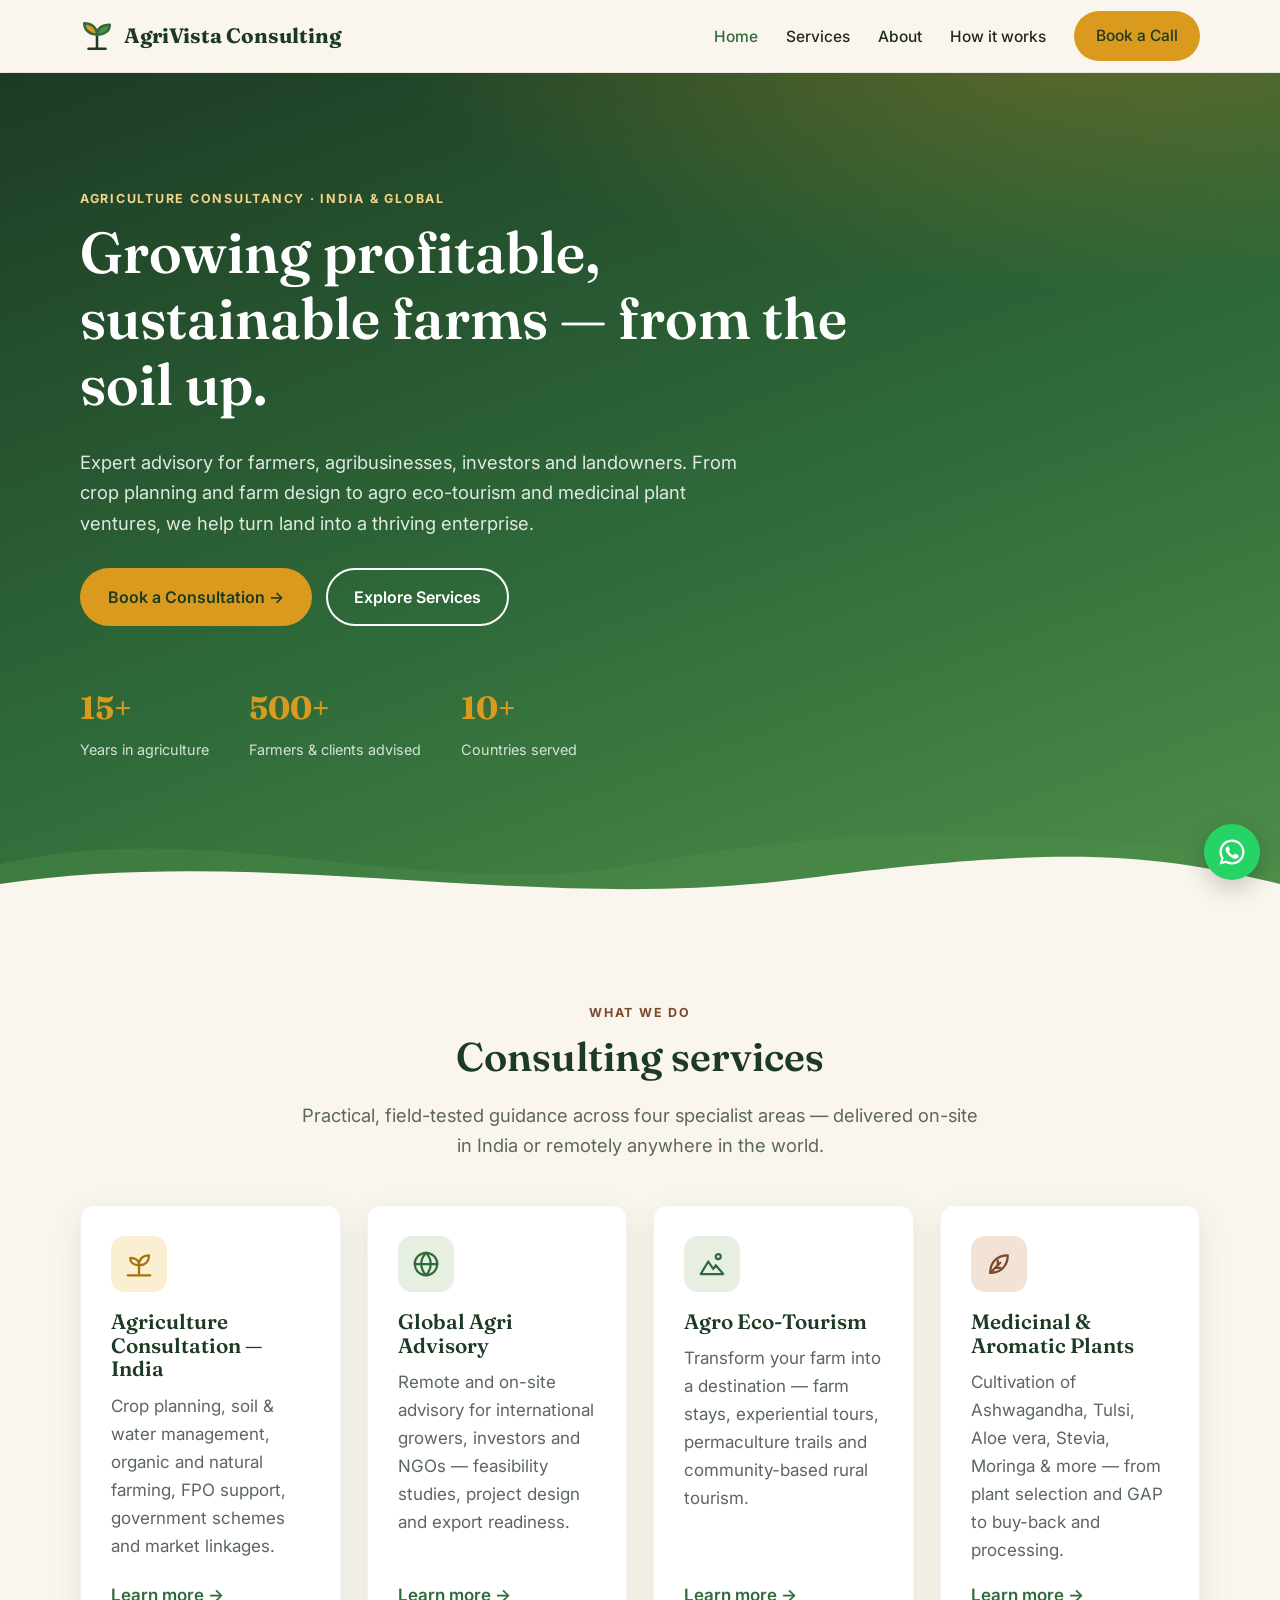
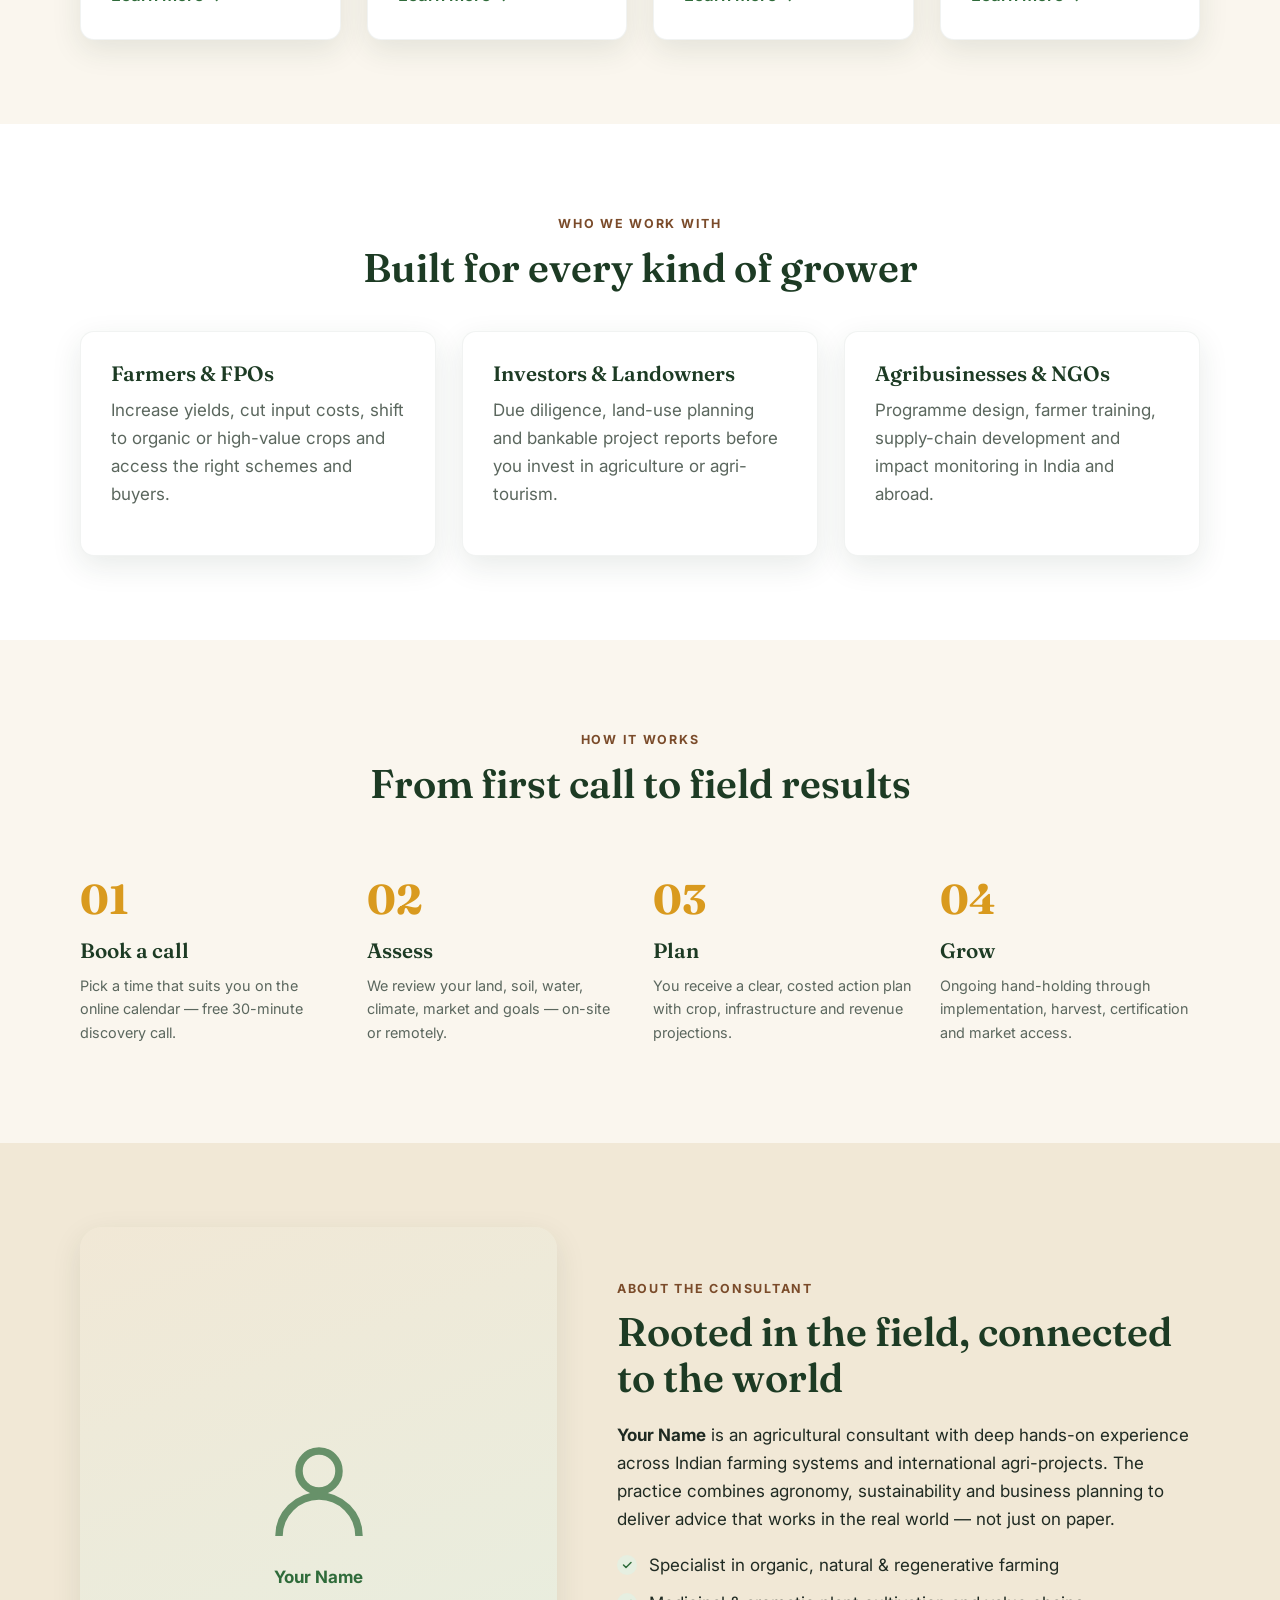
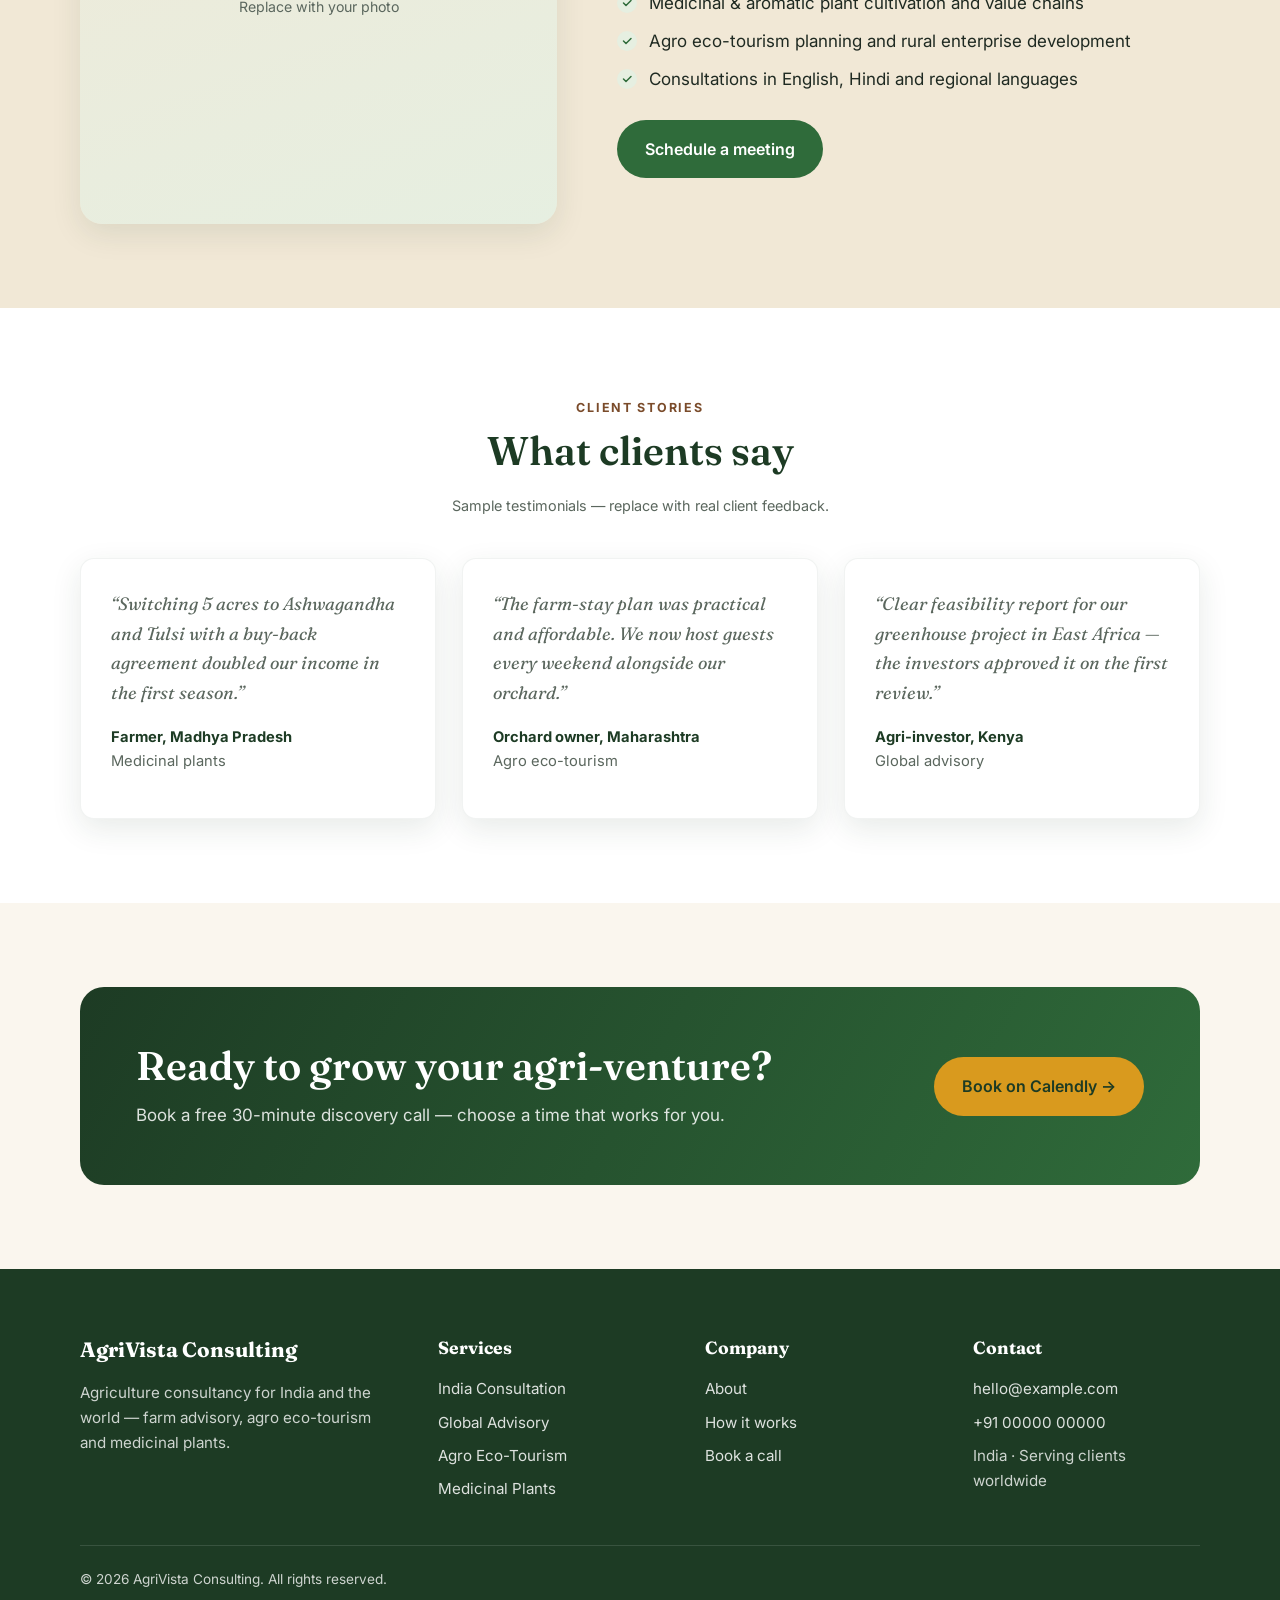
==== index.html @ 37e969c6 "Add agriculture consultancy website with Calendly booking Home, Services and Booking pages for India" ====
<!DOCTYPE html>
<html lang="en">
<head>
  <meta charset="UTF-8">
  <meta name="viewport" content="width=device-width, initial-scale=1">
  <title>AgriVista Consulting · Agriculture, Agro Eco-Tourism & Medicinal Plants</title>
  <meta name="description" content="Agricultural consultancy for farmers, agribusinesses and investors in India and worldwide. Farm advisory, agro eco-tourism development and medicinal plant cultivation. Book a consultation online.">
  <link rel="preconnect" href="https://fonts.googleapis.com">
  <link rel="preconnect" href="https://fonts.gstatic.com" crossorigin>
  <link href="https://fonts.googleapis.com/css2?family=Fraunces:opsz,wght@9..144,500;9..144,600;9..144,700&family=Inter:wght@400;500;600;700&display=swap" rel="stylesheet">
  <link rel="stylesheet" href="css/style.css">
  <link rel="icon" href="data:image/svg+xml,%3Csvg xmlns='http://www.w3.org/2000/svg' viewBox='0 0 24 24' fill='none' stroke='%232f6b3a' stroke-width='2' stroke-linecap='round'%3E%3Cpath d='M12 21V11M12 11C12 6 8 3 3 3c0 5 4 8 9 8zm0 0c0-4 3-7 9-7 0 4-3 7-9 7z'/%3E%3C/svg%3E">
</head>
<body>

<header class="site-header">
  <div class="container nav">
    <a class="logo" href="index.html">
      <svg viewBox="0 0 24 24" fill="none" stroke="currentColor" stroke-width="1.8" stroke-linecap="round" stroke-linejoin="round"><path d="M12 21V11"/><path d="M12 11C12 6 8 3 3 3c0 5 4 8 9 8z" fill="#d99a1e" stroke="#2f6b3a"/><path d="M12 11c0-4 3-7 9-7 0 4-3 7-9 7z" fill="#4f8f4a" stroke="#2f6b3a"/><path d="M6 21h12"/></svg>
      <span data-brand>AgriVista Consulting</span>
    </a>
    <button class="nav-toggle" aria-label="Open menu" aria-expanded="false">
      <svg viewBox="0 0 24 24" fill="none" stroke="currentColor" stroke-width="2" stroke-linecap="round"><path d="M4 7h16M4 12h16M4 17h16"/></svg>
    </button>
    <ul class="nav-links">
      <li><a href="index.html" class="active">Home</a></li>
      <li><a href="services.html">Services</a></li>
      <li><a href="index.html#about">About</a></li>
      <li><a href="index.html#process">How it works</a></li>
      <li><a class="btn btn-primary" href="book.html">Book a Call</a></li>
    </ul>
  </div>
</header>

<main>
  <!-- HERO -->
  <section class="hero">
    <div class="container">
      <span class="eyebrow" style="color:#f3d48a">Agriculture Consultancy · India &amp; Global</span>
      <h1>Growing profitable, sustainable farms — from the soil up.</h1>
      <p class="lead">Expert advisory for farmers, agribusinesses, investors and landowners. From crop planning and farm design to agro eco-tourism and medicinal plant ventures, we help turn land into a thriving enterprise.</p>
      <div class="hero-actions">
        <a class="btn btn-primary" href="book.html">Book a Consultation →</a>
        <a class="btn btn-ghost" href="services.html">Explore Services</a>
      </div>
      <div class="hero-stats">
        <div><strong>15+</strong><span>Years in agriculture</span></div>
        <div><strong>500+</strong><span>Farmers &amp; clients advised</span></div>
        <div><strong>10+</strong><span>Countries served</span></div>
      </div>
    </div>
    <svg class="hero-fields" viewBox="0 0 1440 120" preserveAspectRatio="none" aria-hidden="true">
      <path d="M0 70 C 240 20, 480 110, 720 70 S 1200 30, 1440 70 L1440 120 L0 120 Z" fill="#4f8f4a" opacity=".35"/>
      <path d="M0 90 C 300 50, 600 120, 900 85 S 1300 60, 1440 90 L1440 120 L0 120 Z" fill="#faf6ee"/>
    </svg>
  </section>

  <!-- SERVICES OVERVIEW -->
  <section class="section" id="services">
    <div class="container">
      <div class="center">
        <span class="eyebrow">What we do</span>
        <h2>Consulting services</h2>
        <p class="lead">Practical, field-tested guidance across four specialist areas — delivered on-site in India or remotely anywhere in the world.</p>
      </div>
      <div class="grid grid-4" style="margin-top:44px">
        <article class="card">
          <div class="icon gold"><svg viewBox="0 0 24 24" fill="none" stroke="currentColor" stroke-width="1.8" stroke-linecap="round" stroke-linejoin="round"><path d="M12 21v-8"/><path d="M12 13c0-4-3-6-7-6 0 4 3 6 7 6zM12 13c0-5 3-8 8-8 0 5-3 8-8 8z"/><path d="M3 21h18"/></svg></div>
          <h3>Agriculture Consultation — India</h3>
          <p>Crop planning, soil &amp; water management, organic and natural farming, FPO support, government schemes and market linkages.</p>
          <a class="more" href="services.html#india">Learn more →</a>
        </article>
        <article class="card">
          <div class="icon"><svg viewBox="0 0 24 24" fill="none" stroke="currentColor" stroke-width="1.8" stroke-linecap="round" stroke-linejoin="round"><circle cx="12" cy="12" r="9"/><path d="M3 12h18M12 3c2.5 2.7 3.8 5.7 3.8 9s-1.3 6.3-3.8 9c-2.5-2.7-3.8-5.7-3.8-9S9.5 5.7 12 3z"/></svg></div>
          <h3>Global Agri Advisory</h3>
          <p>Remote and on-site advisory for international growers, investors and NGOs — feasibility studies, project design and export readiness.</p>
          <a class="more" href="services.html#global">Learn more →</a>
        </article>
        <article class="card">
          <div class="icon"><svg viewBox="0 0 24 24" fill="none" stroke="currentColor" stroke-width="1.8" stroke-linecap="round" stroke-linejoin="round"><path d="M3 20l6-10 4 6 2-3 6 7z"/><circle cx="17" cy="6" r="2"/></svg></div>
          <h3>Agro Eco-Tourism</h3>
          <p>Transform your farm into a destination — farm stays, experiential tours, permaculture trails and community-based rural tourism.</p>
          <a class="more" href="services.html#ecotourism">Learn more →</a>
        </article>
        <article class="card">
          <div class="icon soil"><svg viewBox="0 0 24 24" fill="none" stroke="currentColor" stroke-width="1.8" stroke-linecap="round" stroke-linejoin="round"><path d="M5 19c0-8 5-14 14-14 0 9-6 14-14 14z"/><path d="M5 19l8-8"/><path d="M9 15h4M11 13V9"/></svg></div>
          <h3>Medicinal &amp; Aromatic Plants</h3>
          <p>Cultivation of Ashwagandha, Tulsi, Aloe vera, Stevia, Moringa &amp; more — from plant selection and GAP to buy-back and processing.</p>
          <a class="more" href="services.html#medicinal">Learn more →</a>
        </article>
      </div>
    </div>
  </section>

  <!-- WHO WE HELP -->
  <section class="section alt">
    <div class="container">
      <div class="center">
        <span class="eyebrow">Who we work with</span>
        <h2>Built for every kind of grower</h2>
      </div>
      <div class="grid grid-3" style="margin-top:40px">
        <div class="card"><h3>Farmers &amp; FPOs</h3><p>Increase yields, cut input costs, shift to organic or high-value crops and access the right schemes and buyers.</p></div>
        <div class="card"><h3>Investors &amp; Landowners</h3><p>Due diligence, land-use planning and bankable project reports before you invest in agriculture or agri-tourism.</p></div>
        <div class="card"><h3>Agribusinesses &amp; NGOs</h3><p>Programme design, farmer training, supply-chain development and impact monitoring in India and abroad.</p></div>
      </div>
    </div>
  </section>

  <!-- PROCESS -->
  <section class="section" id="process">
    <div class="container">
      <div class="center">
        <span class="eyebrow">How it works</span>
        <h2>From first call to field results</h2>
      </div>
      <div class="grid grid-4 steps" style="margin-top:40px">
        <div class="step"><h3>Book a call</h3><p class="small">Pick a time that suits you on the online calendar — free 30-minute discovery call.</p></div>
        <div class="step"><h3>Assess</h3><p class="small">We review your land, soil, water, climate, market and goals — on-site or remotely.</p></div>
        <div class="step"><h3>Plan</h3><p class="small">You receive a clear, costed action plan with crop, infrastructure and revenue projections.</p></div>
        <div class="step"><h3>Grow</h3><p class="small">Ongoing hand-holding through implementation, harvest, certification and market access.</p></div>
      </div>
    </div>
  </section>

  <!-- ABOUT -->
  <section class="section sand" id="about">
    <div class="container about-grid">
      <div class="portrait">
        <div>
          <svg viewBox="0 0 24 24" fill="none" stroke="currentColor" stroke-width="1.5"><circle cx="12" cy="8" r="4"/><path d="M4 21c0-4.4 3.6-8 8-8s8 3.6 8 8"/></svg>
          <strong data-consultant>Your Name</strong><br>
          <small>Replace with your photo</small>
        </div>
      </div>
      <div>
        <span class="eyebrow">About the consultant</span>
        <h2>Rooted in the field, connected to the world</h2>
        <p><strong data-consultant>Your Name</strong> is an agricultural consultant with deep hands-on experience across Indian farming systems and international agri-projects. The practice combines agronomy, sustainability and business planning to deliver advice that works in the real world — not just on paper.</p>
        <ul class="checklist">
          <li>Specialist in organic, natural &amp; regenerative farming</li>
          <li>Medicinal &amp; aromatic plant cultivation and value chains</li>
          <li>Agro eco-tourism planning and rural enterprise development</li>
          <li>Consultations in English, Hindi and regional languages</li>
        </ul>
        <a class="btn btn-green" href="book.html">Schedule a meeting</a>
      </div>
    </div>
  </section>

  <!-- TESTIMONIALS -->
  <section class="section alt">
    <div class="container">
      <div class="center">
        <span class="eyebrow">Client stories</span>
        <h2>What clients say</h2>
        <p class="lead small">Sample testimonials — replace with real client feedback.</p>
      </div>
      <div class="grid grid-3" style="margin-top:40px">
        <div class="card"><p class="quote">“Switching 5 acres to Ashwagandha and Tulsi with a buy-back agreement doubled our income in the first season.”</p><p class="quote-by"><strong>Farmer, Madhya Pradesh</strong>Medicinal plants</p></div>
        <div class="card"><p class="quote">“The farm-stay plan was practical and affordable. We now host guests every weekend alongside our orchard.”</p><p class="quote-by"><strong>Orchard owner, Maharashtra</strong>Agro eco-tourism</p></div>
        <div class="card"><p class="quote">“Clear feasibility report for our greenhouse project in East Africa — the investors approved it on the first review.”</p><p class="quote-by"><strong>Agri-investor, Kenya</strong>Global advisory</p></div>
      </div>
    </div>
  </section>

  <!-- CTA -->
  <section class="section">
    <div class="container">
      <div class="cta-band">
        <div>
          <h2>Ready to grow your agri-venture?</h2>
          <p>Book a free 30-minute discovery call — choose a time that works for you.</p>
        </div>
        <a class="btn btn-primary" href="book.html">Book on Calendly →</a>
      </div>
    </div>
  </section>
</main>

<footer class="site-footer">
  <div class="container">
    <div class="footer-grid">
      <div>
        <a class="logo" href="index.html"><span data-brand>AgriVista Consulting</span></a>
        <p>Agriculture consultancy for India and the world — farm advisory, agro eco-tourism and medicinal plants.</p>
      </div>
      <div>
        <h4>Services</h4>
        <ul>
          <li><a href="services.html#india">India Consultation</a></li>
          <li><a href="services.html#global">Global Advisory</a></li>
          <li><a href="services.html#ecotourism">Agro Eco-Tourism</a></li>
          <li><a href="services.html#medicinal">Medicinal Plants</a></li>
        </ul>
      </div>
      <div>
        <h4>Company</h4>
        <ul>
          <li><a href="index.html#about">About</a></li>
          <li><a href="index.html#process">How it works</a></li>
          <li><a href="book.html">Book a call</a></li>
        </ul>
      </div>
      <div>
        <h4>Contact</h4>
        <ul>
          <li><a data-email href="#">hello@example.com</a></li>
          <li><a data-phone href="#">+91 00000 00000</a></li>
          <li><span data-location>India · Serving clients worldwide</span></li>
        </ul>
      </div>
    </div>
    <div class="footer-bottom">© <span data-year></span> <span data-brand>AgriVista Consulting</span>. All rights reserved.</div>
  </div>
</footer>

<a class="wa-float" data-whatsapp href="#" target="_blank" rel="noopener" aria-label="Chat on WhatsApp">
  <svg viewBox="0 0 24 24" fill="currentColor"><path d="M12 2a10 10 0 0 0-8.6 15.1L2 22l5-1.3A10 10 0 1 0 12 2zm0 18.2a8.2 8.2 0 0 1-4.2-1.2l-.3-.2-3 .8.8-2.9-.2-.3A8.2 8.2 0 1 1 12 20.2zm4.5-6.1c-.2-.1-1.5-.7-1.7-.8s-.4-.1-.6.1-.7.8-.8 1-.3.2-.5.1a6.7 6.7 0 0 1-3.3-2.9c-.3-.4.3-.4.7-1.4.1-.2 0-.3 0-.4l-.8-1.8c-.2-.5-.4-.4-.6-.4h-.5a1 1 0 0 0-.7.3 2.9 2.9 0 0 0-.9 2.2 5.1 5.1 0 0 0 1.1 2.7 11.6 11.6 0 0 0 4.4 3.9c1.6.7 2.3.8 3.1.6a2.6 2.6 0 0 0 1.7-1.2 2.1 2.1 0 0 0 .2-1.2c-.1-.1-.3-.2-.5-.3z"/></svg>
</a>

<script src="js/config.js"></script>
<script src="js/main.js"></script>
</body>
</html>
---- css/style.css ----
:root {
  --green-900: #1d3b24;
  --green-700: #2f6b3a;
  --green-500: #4f8f4a;
  --green-100: #e6efe1;
  --cream: #faf6ee;
  --sand: #f1e8d6;
  --turmeric: #d99a1e;
  --soil: #7a4b2a;
  --ink: #1f2a22;
  --muted: #5b675e;
  --white: #ffffff;
  --radius: 14px;
  --shadow: 0 10px 30px rgba(29, 59, 36, 0.10);
  --max: 1160px;
}

* { box-sizing: border-box; }
html { scroll-behavior: smooth; }
body {
  margin: 0;
  font-family: "Inter", system-ui, -apple-system, "Segoe UI", sans-serif;
  color: var(--ink);
  background: var(--cream);
  line-height: 1.65;
  font-size: 17px;
}
img, svg { max-width: 100%; display: block; }
a { color: var(--green-700); }
h1, h2, h3 { font-family: "Fraunces", Georgia, serif; line-height: 1.15; color: var(--green-900); margin: 0 0 .5em; }
h1 { font-size: clamp(2.2rem, 5vw, 3.6rem); font-weight: 600; }
h2 { font-size: clamp(1.7rem, 3.4vw, 2.5rem); font-weight: 600; }
h3 { font-size: 1.3rem; font-weight: 600; }
p { margin: 0 0 1em; }

.container { width: 100%; max-width: var(--max); margin: 0 auto; padding: 0 20px; }
.section { padding: 84px 0; }
.section.alt { background: var(--white); }
.section.sand { background: var(--sand); }
.eyebrow {
  display: inline-block; font-size: .78rem; font-weight: 700; letter-spacing: .14em;
  text-transform: uppercase; color: var(--soil); margin-bottom: .8em;
}
.lead { font-size: 1.15rem; color: var(--muted); max-width: 680px; }
.center { text-align: center; }
.center .lead { margin-left: auto; margin-right: auto; }

/* Buttons */
.btn {
  display: inline-flex; align-items: center; gap: .5em; padding: 14px 26px; border-radius: 999px;
  font-weight: 600; text-decoration: none; border: 2px solid transparent; cursor: pointer;
  transition: transform .15s ease, background .15s ease, color .15s ease; font-size: 1rem;
}
.btn:hover { transform: translateY(-2px); }
.btn-primary { background: var(--turmeric); color: var(--green-900); }
.btn-primary:hover { background: #e8ab2c; }
.btn-green { background: var(--green-700); color: var(--white); }
.btn-green:hover { background: var(--green-900); }
.btn-ghost { border-color: currentColor; color: var(--white); }
.btn-outline { border-color: var(--green-700); color: var(--green-700); }
.btn-outline:hover { background: var(--green-700); color: var(--white); }

/* Header */
.site-header {
  position: sticky; top: 0; z-index: 50; background: rgba(250, 246, 238, .94);
  backdrop-filter: blur(8px); border-bottom: 1px solid rgba(29, 59, 36, .08);
}
.nav { display: flex; align-items: center; justify-content: space-between; height: 72px; }
.logo { display: flex; align-items: center; gap: 10px; text-decoration: none; color: var(--green-900); font-family: "Fraunces", serif; font-weight: 700; font-size: 1.3rem; }
.logo svg { width: 34px; height: 34px; }
.nav-links { display: flex; align-items: center; gap: 28px; list-style: none; margin: 0; padding: 0; }
.nav-links a { text-decoration: none; color: var(--ink); font-weight: 500; font-size: .97rem; }
.nav-links a:hover, .nav-links a.active { color: var(--green-700); }
.nav-links .btn { padding: 10px 20px; color: var(--green-900); }
.nav-toggle { display: none; background: none; border: 0; padding: 8px; cursor: pointer; color: var(--green-900); }
.nav-toggle svg { width: 28px; height: 28px; }

/* Hero */
.hero {
  position: relative; color: var(--white); overflow: hidden;
  background:
    radial-gradient(1200px 500px at 85% -10%, rgba(217, 154, 30, .35), transparent 60%),
    linear-gradient(160deg, #1d3b24 0%, #2f6b3a 55%, #4f8f4a 100%);
}
.hero .container { position: relative; padding-top: 110px; padding-bottom: 150px; }
.hero h1 { color: var(--white); max-width: 780px; }
.hero .lead { color: rgba(255, 255, 255, .86); }
.hero-actions { display: flex; flex-wrap: wrap; gap: 14px; margin-top: 30px; }
.hero-stats { display: flex; flex-wrap: wrap; gap: 40px; margin-top: 56px; }
.hero-stats strong { display: block; font-family: "Fraunces", serif; font-size: 2rem; color: var(--turmeric); }
.hero-stats span { font-size: .9rem; color: rgba(255, 255, 255, .8); }
.hero-fields { position: absolute; left: 0; right: 0; bottom: -1px; width: 100%; height: 120px; }
.page-hero .container { padding-top: 80px; padding-bottom: 120px; }

/* Cards */
.grid { display: grid; gap: 26px; }
.grid-4 { grid-template-columns: repeat(4, 1fr); }
.grid-3 { grid-template-columns: repeat(3, 1fr); }
.grid-2 { grid-template-columns: repeat(2, 1fr); }
.card {
  background: var(--white); border-radius: var(--radius); padding: 30px; box-shadow: var(--shadow);
  display: flex; flex-direction: column; border: 1px solid rgba(29, 59, 36, .06);
}
.card p { color: var(--muted); }
.card .more { margin-top: auto; font-weight: 600; text-decoration: none; }
.icon {
  width: 56px; height: 56px; border-radius: 14px; display: grid; place-items: center;
  background: var(--green-100); color: var(--green-700); margin-bottom: 18px;
}
.icon svg { width: 30px; height: 30px; }
.icon.gold { background: #fbefd2; color: #a8730d; }
.icon.soil { background: #f3e3d6; color: var(--soil); }

/* Service detail blocks */
.service { display: grid; grid-template-columns: 1fr 1.25fr; gap: 54px; align-items: center; padding: 70px 0; border-bottom: 1px solid rgba(29, 59, 36, .1); scroll-margin-top: 80px; }
.service:last-child { border-bottom: 0; }
.service.reverse .service-art { order: 2; }
.service-art {
  border-radius: 22px; min-height: 340px; display: grid; place-items: center; color: rgba(255, 255, 255, .92);
  box-shadow: var(--shadow); position: relative; overflow: hidden;
}
.service-art svg { width: 46%; height: auto; }
.art-india { background: linear-gradient(140deg, #d99a1e, #b5651d 60%, #7a4b2a); }
.art-global { background: linear-gradient(140deg, #2b6f8a, #2f6b3a); }
.art-eco { background: linear-gradient(140deg, #4f8f4a, #1d3b24); }
.art-med { background: linear-gradient(140deg, #7a9a3a, #3d6b45 60%, #5a4a7a); }
.checklist { list-style: none; padding: 0; margin: 0 0 1.6em; display: grid; gap: 10px; }
.checklist li { padding-left: 32px; position: relative; }
.checklist li::before {
  content: ""; position: absolute; left: 0; top: 4px; width: 20px; height: 20px; border-radius: 50%;
  background: var(--green-100) url("data:image/svg+xml,%3Csvg xmlns='http://www.w3.org/2000/svg' viewBox='0 0 24 24' fill='none' stroke='%232f6b3a' stroke-width='3' stroke-linecap='round' stroke-linejoin='round'%3E%3Cpath d='M5 12l5 5L20 7'/%3E%3C/svg%3E") center/12px no-repeat;
}
.tags { display: flex; flex-wrap: wrap; gap: 8px; margin-bottom: 1.4em; }
.tag { background: var(--green-100); color: var(--green-900); font-size: .82rem; padding: 5px 12px; border-radius: 999px; font-weight: 500; }

/* Process */
.steps { counter-reset: step; }
.step { position: relative; padding-top: 18px; }
.step::before {
  counter-increment: step; content: counter(step, decimal-leading-zero);
  font-family: "Fraunces", serif; font-size: 2.6rem; color: var(--turmeric); font-weight: 700; display: block; margin-bottom: 6px;
}

/* About */
.about-grid { display: grid; grid-template-columns: .9fr 1.1fr; gap: 60px; align-items: center; }
.portrait {
  aspect-ratio: 4 / 5; border-radius: 22px; background: linear-gradient(160deg, var(--sand), var(--green-100));
  display: grid; place-items: center; color: var(--green-700); box-shadow: var(--shadow); text-align: center; padding: 20px;
}
.portrait svg { width: 40%; margin: 0 auto 12px; opacity: .7; }
.portrait small { color: var(--muted); }

/* Testimonials */
.quote { font-family: "Fraunces", serif; font-size: 1.12rem; color: var(--ink); font-style: italic; }
.quote-by { margin-top: auto; font-size: .92rem; color: var(--muted); }
.quote-by strong { color: var(--green-900); display: block; font-style: normal; }

/* CTA band */
.cta-band {
  background: linear-gradient(120deg, var(--green-900), var(--green-700)); color: var(--white);
  border-radius: 24px; padding: 56px; display: flex; align-items: center; justify-content: space-between; gap: 30px; flex-wrap: wrap;
}
.cta-band h2 { color: var(--white); margin-bottom: .3em; }
.cta-band p { color: rgba(255, 255, 255, .85); margin: 0; }

/* Booking */
.booking-layout { display: grid; grid-template-columns: 330px 1fr; gap: 32px; align-items: start; }
.booking-side { position: sticky; top: 96px; }
.booking-side label { display: block; font-weight: 600; margin-bottom: 8px; color: var(--green-900); }
.booking-side select {
  width: 100%; padding: 13px 14px; border-radius: 10px; border: 1.5px solid #cfd8cc; font: inherit;
  background: var(--white); color: var(--ink); margin-bottom: 22px;
}
.calendar-card { padding: 0; overflow: hidden; min-height: 720px; }
#calendly-embed { min-width: 300px; height: 720px; }
.small { font-size: .9rem; color: var(--muted); }
.contact-list { list-style: none; padding: 0; margin: 0; display: grid; gap: 10px; }
.contact-list a { text-decoration: none; font-weight: 500; }

/* FAQ */
details { background: var(--white); border-radius: 12px; padding: 18px 22px; box-shadow: var(--shadow); }
details + details { margin-top: 12px; }
summary { cursor: pointer; font-weight: 600; color: var(--green-900); }
details p { margin: 12px 0 0; color: var(--muted); }

/* Footer */
.site-footer { background: var(--green-900); color: rgba(255, 255, 255, .78); padding: 64px 0 28px; font-size: .95rem; }
.site-footer h4 { color: var(--white); font-family: "Fraunces", serif; font-size: 1.1rem; margin: 0 0 14px; }
.site-footer a { color: rgba(255, 255, 255, .85); text-decoration: none; }
.site-footer a:hover { color: var(--turmeric); }
.site-footer ul { list-style: none; padding: 0; margin: 0; display: grid; gap: 8px; }
.footer-grid { display: grid; grid-template-columns: 1.4fr 1fr 1fr 1fr; gap: 40px; }
.footer-bottom { border-top: 1px solid rgba(255, 255, 255, .12); margin-top: 44px; padding-top: 22px; font-size: .85rem; }
.site-footer .logo { color: var(--white); margin-bottom: 12px; }

.wa-float {
  position: fixed; right: 20px; bottom: 20px; width: 56px; height: 56px; border-radius: 50%; background: #25d366;
  display: grid; place-items: center; box-shadow: 0 8px 24px rgba(0, 0, 0, .2); z-index: 60;
}
.wa-float svg { width: 30px; height: 30px; color: #fff; }

/* Responsive */
@media (max-width: 1000px) {
  .grid-4 { grid-template-columns: repeat(2, 1fr); }
  .footer-grid { grid-template-columns: 1fr 1fr; }
  .booking-layout { grid-template-columns: 1fr; }
  .booking-side { position: static; }
}
@media (max-width: 820px) {
  .nav-toggle { display: block; }
  .nav-links {
    display: none; position: absolute; top: 72px; left: 0; right: 0; flex-direction: column; align-items: flex-start;
    background: var(--cream); padding: 20px; gap: 18px; border-bottom: 1px solid rgba(29, 59, 36, .1);
  }
  .nav-links.open { display: flex; }
  .grid-3, .grid-2, .about-grid, .service { grid-template-columns: 1fr; }
  .service { gap: 28px; padding: 50px 0; }
  .service.reverse .service-art { order: 0; }
  .service-art { min-height: 220px; }
  .section { padding: 64px 0; }
  .cta-band { padding: 36px 26px; }
}
@media (max-width: 560px) {
  body { font-size: 16px; }
  .container { padding: 0 16px; }
  .grid-4, .footer-grid { grid-template-columns: 1fr; }
  .hero .container { padding-top: 70px; padding-bottom: 120px; }
  .hero-stats { gap: 26px; }
  .portrait { aspect-ratio: 4 / 3; }
}
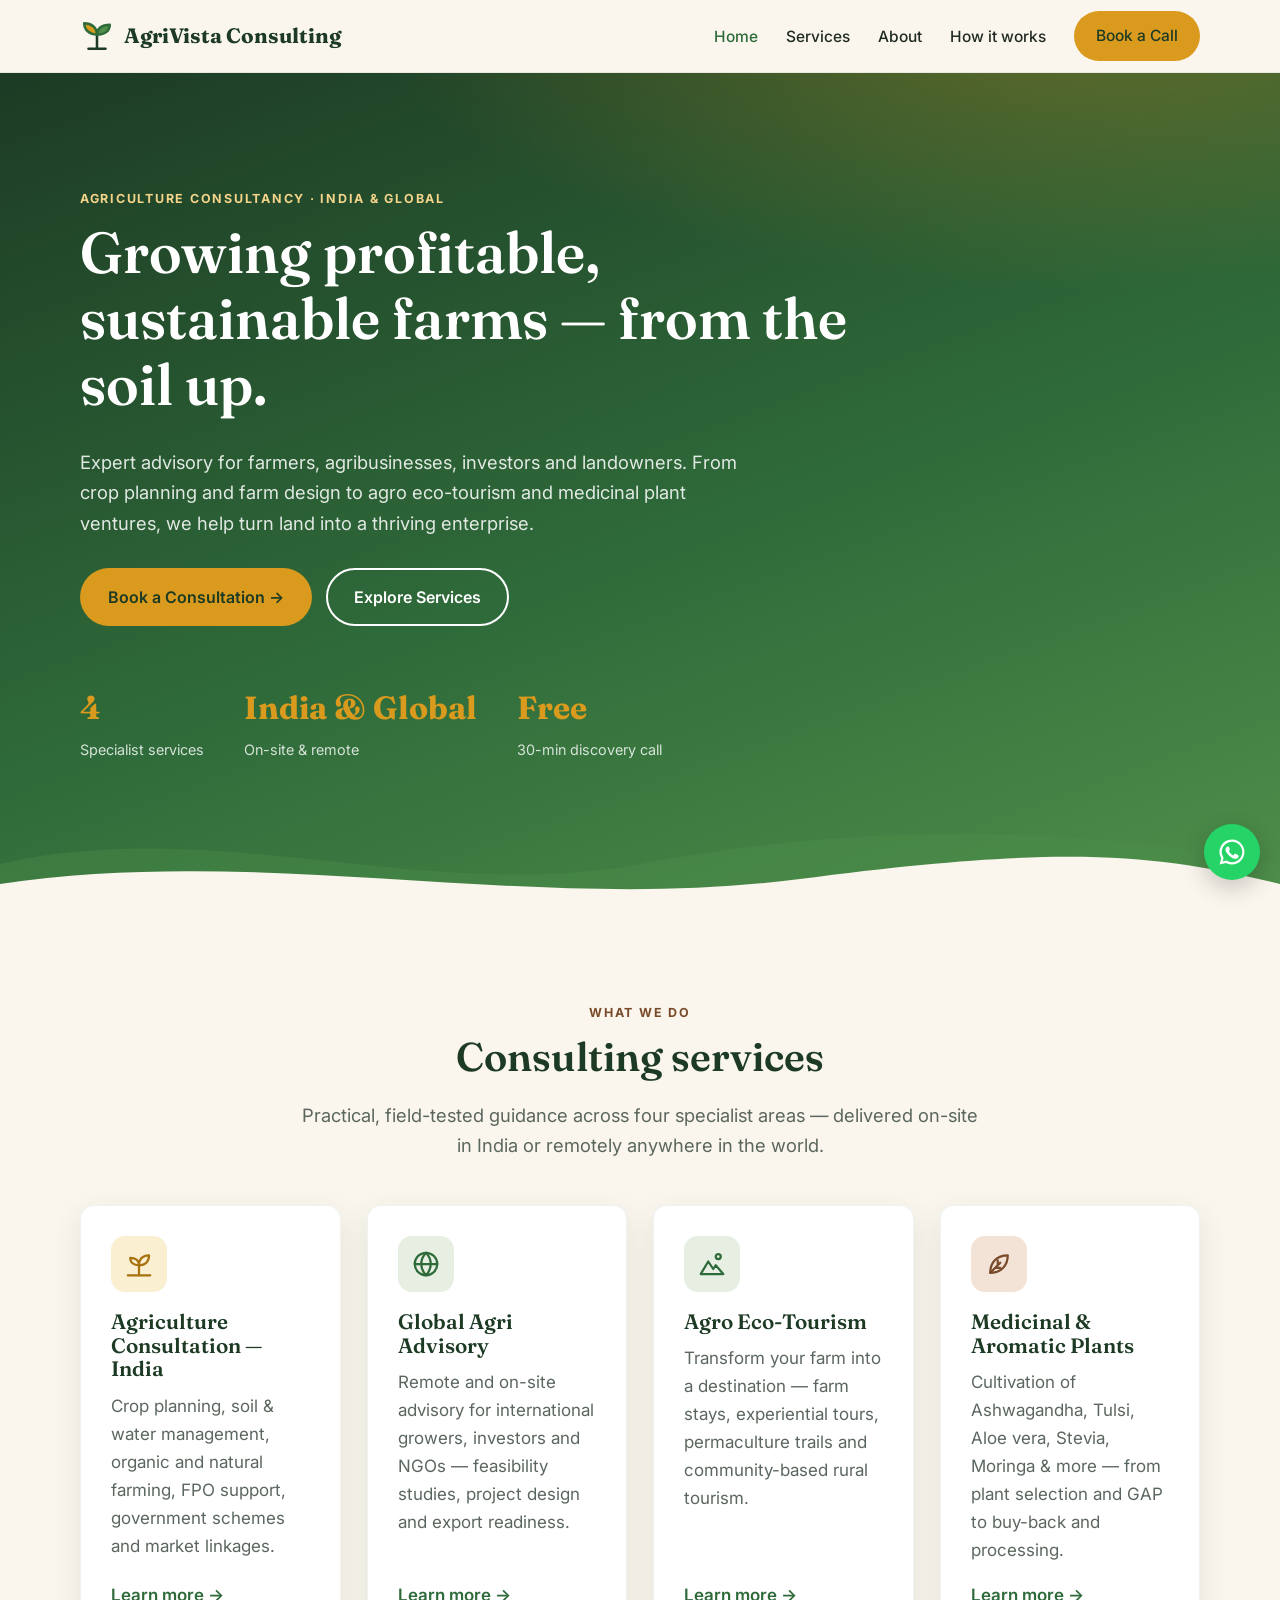
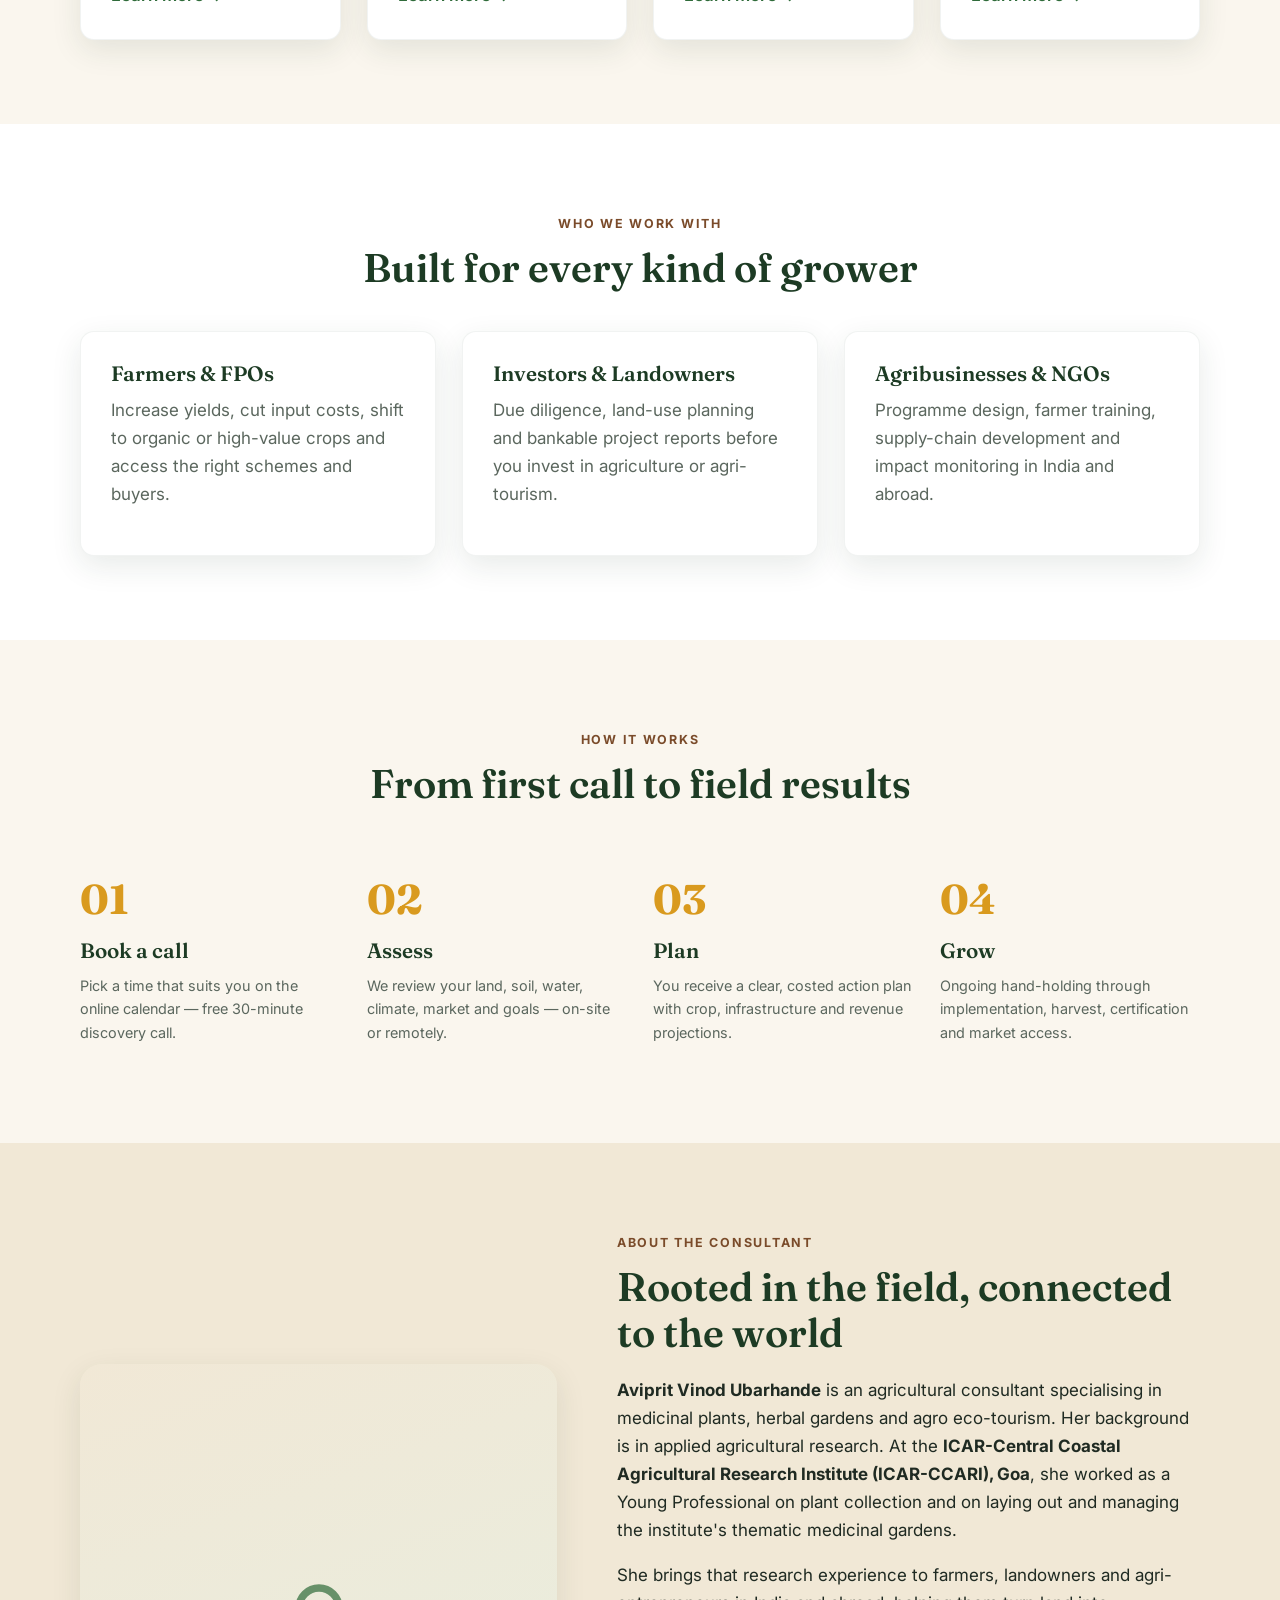
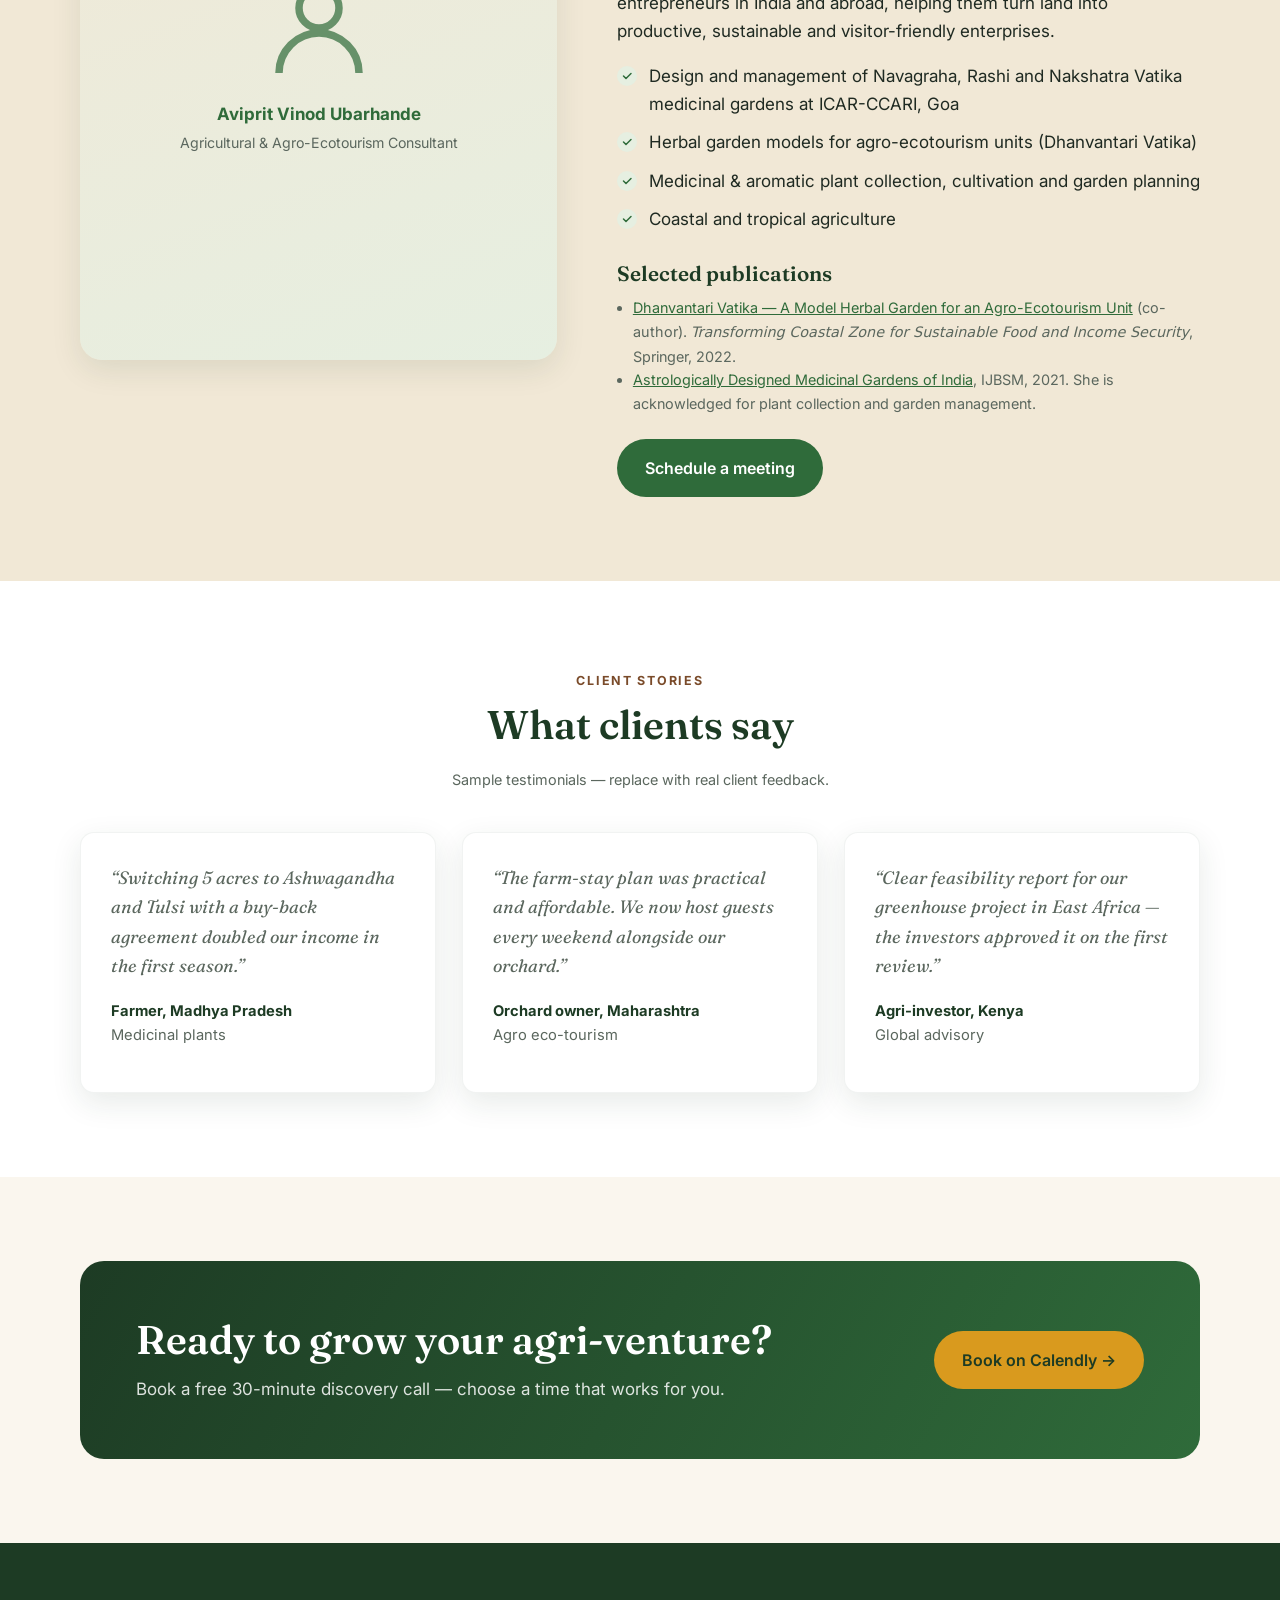
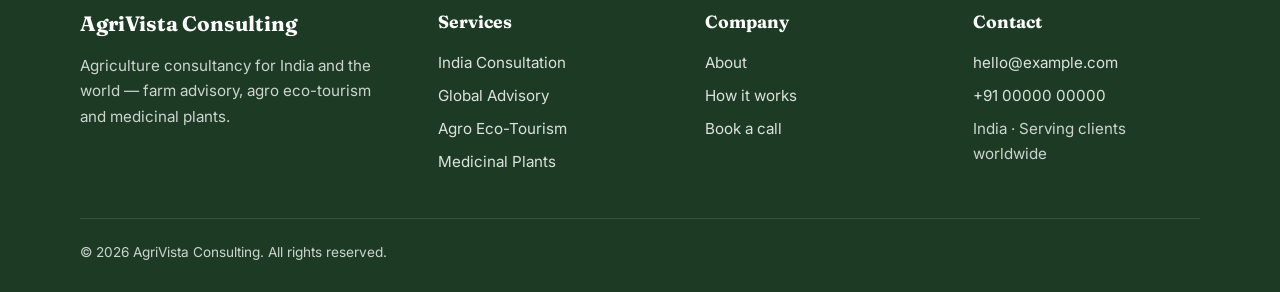
==== commit 600b574b: "Add consultant bio for Aviprit Vinod Ubarhande Bio built from public sources: ICAR-CCARI Goa medicin" ====
--- a/index.html
+++ b/index.html
@@ -44,9 +44,9 @@
         <a class="btn btn-ghost" href="services.html">Explore Services</a>
       </div>
       <div class="hero-stats">
-        <div><strong>15+</strong><span>Years in agriculture</span></div>
-        <div><strong>500+</strong><span>Farmers &amp; clients advised</span></div>
-        <div><strong>10+</strong><span>Countries served</span></div>
+        <div><strong>4</strong><span>Specialist services</span></div>
+        <div><strong>India &amp; Global</strong><span>On-site &amp; remote</span></div>
+        <div><strong>Free</strong><span>30-min discovery call</span></div>
       </div>
     </div>
     <svg class="hero-fields" viewBox="0 0 1440 120" preserveAspectRatio="none" aria-hidden="true">
@@ -129,19 +129,25 @@
       <div class="portrait">
         <div>
           <svg viewBox="0 0 24 24" fill="none" stroke="currentColor" stroke-width="1.5"><circle cx="12" cy="8" r="4"/><path d="M4 21c0-4.4 3.6-8 8-8s8 3.6 8 8"/></svg>
-          <strong data-consultant>Your Name</strong><br>
-          <small>Replace with your photo</small>
+          <strong data-consultant>Aviprit Vinod Ubarhande</strong><br>
+          <small>Agricultural &amp; Agro-Ecotourism Consultant</small>
         </div>
       </div>
       <div>
         <span class="eyebrow">About the consultant</span>
         <h2>Rooted in the field, connected to the world</h2>
-        <p><strong data-consultant>Your Name</strong> is an agricultural consultant with deep hands-on experience across Indian farming systems and international agri-projects. The practice combines agronomy, sustainability and business planning to deliver advice that works in the real world — not just on paper.</p>
+        <p><strong data-consultant>Aviprit Vinod Ubarhande</strong> is an agricultural consultant specialising in medicinal plants, herbal gardens and agro eco-tourism. Her background is in applied agricultural research. At the <strong>ICAR-Central Coastal Agricultural Research Institute (ICAR-CCARI), Goa</strong>, she worked as a Young Professional on plant collection and on laying out and managing the institute's thematic medicinal gardens.</p>
+        <p>She brings that research experience to farmers, landowners and agri-entrepreneurs in India and abroad, helping them turn land into productive, sustainable and visitor-friendly enterprises.</p>
         <ul class="checklist">
-          <li>Specialist in organic, natural &amp; regenerative farming</li>
-          <li>Medicinal &amp; aromatic plant cultivation and value chains</li>
-          <li>Agro eco-tourism planning and rural enterprise development</li>
-          <li>Consultations in English, Hindi and regional languages</li>
+          <li>Design and management of Navagraha, Rashi and Nakshatra Vatika medicinal gardens at ICAR-CCARI, Goa</li>
+          <li>Herbal garden models for agro-ecotourism units (Dhanvantari Vatika)</li>
+          <li>Medicinal &amp; aromatic plant collection, cultivation and garden planning</li>
+          <li>Coastal and tropical agriculture</li>
+        </ul>
+        <h3 style="margin-top:1.4em">Selected publications</h3>
+        <ul class="small" style="padding-left:1.1em;margin:0 0 1.6em">
+          <li><a href="https://link.springer.com/chapter/10.1007/978-3-030-95618-9_15" target="_blank" rel="noopener">Dhanvantari Vatika — A Model Herbal Garden for an Agro-Ecotourism Unit</a> (co-author). <em>Transforming Coastal Zone for Sustainable Food and Income Security</em>, Springer, 2022.</li>
+          <li><a href="https://www.researchgate.net/publication/351249417_Astrologically_Designed_Medicinal_Gardens_of_India" target="_blank" rel="noopener">Astrologically Designed Medicinal Gardens of India</a>, IJBSM, 2021. She is acknowledged for plant collection and garden management.</li>
         </ul>
         <a class="btn btn-green" href="book.html">Schedule a meeting</a>
       </div>
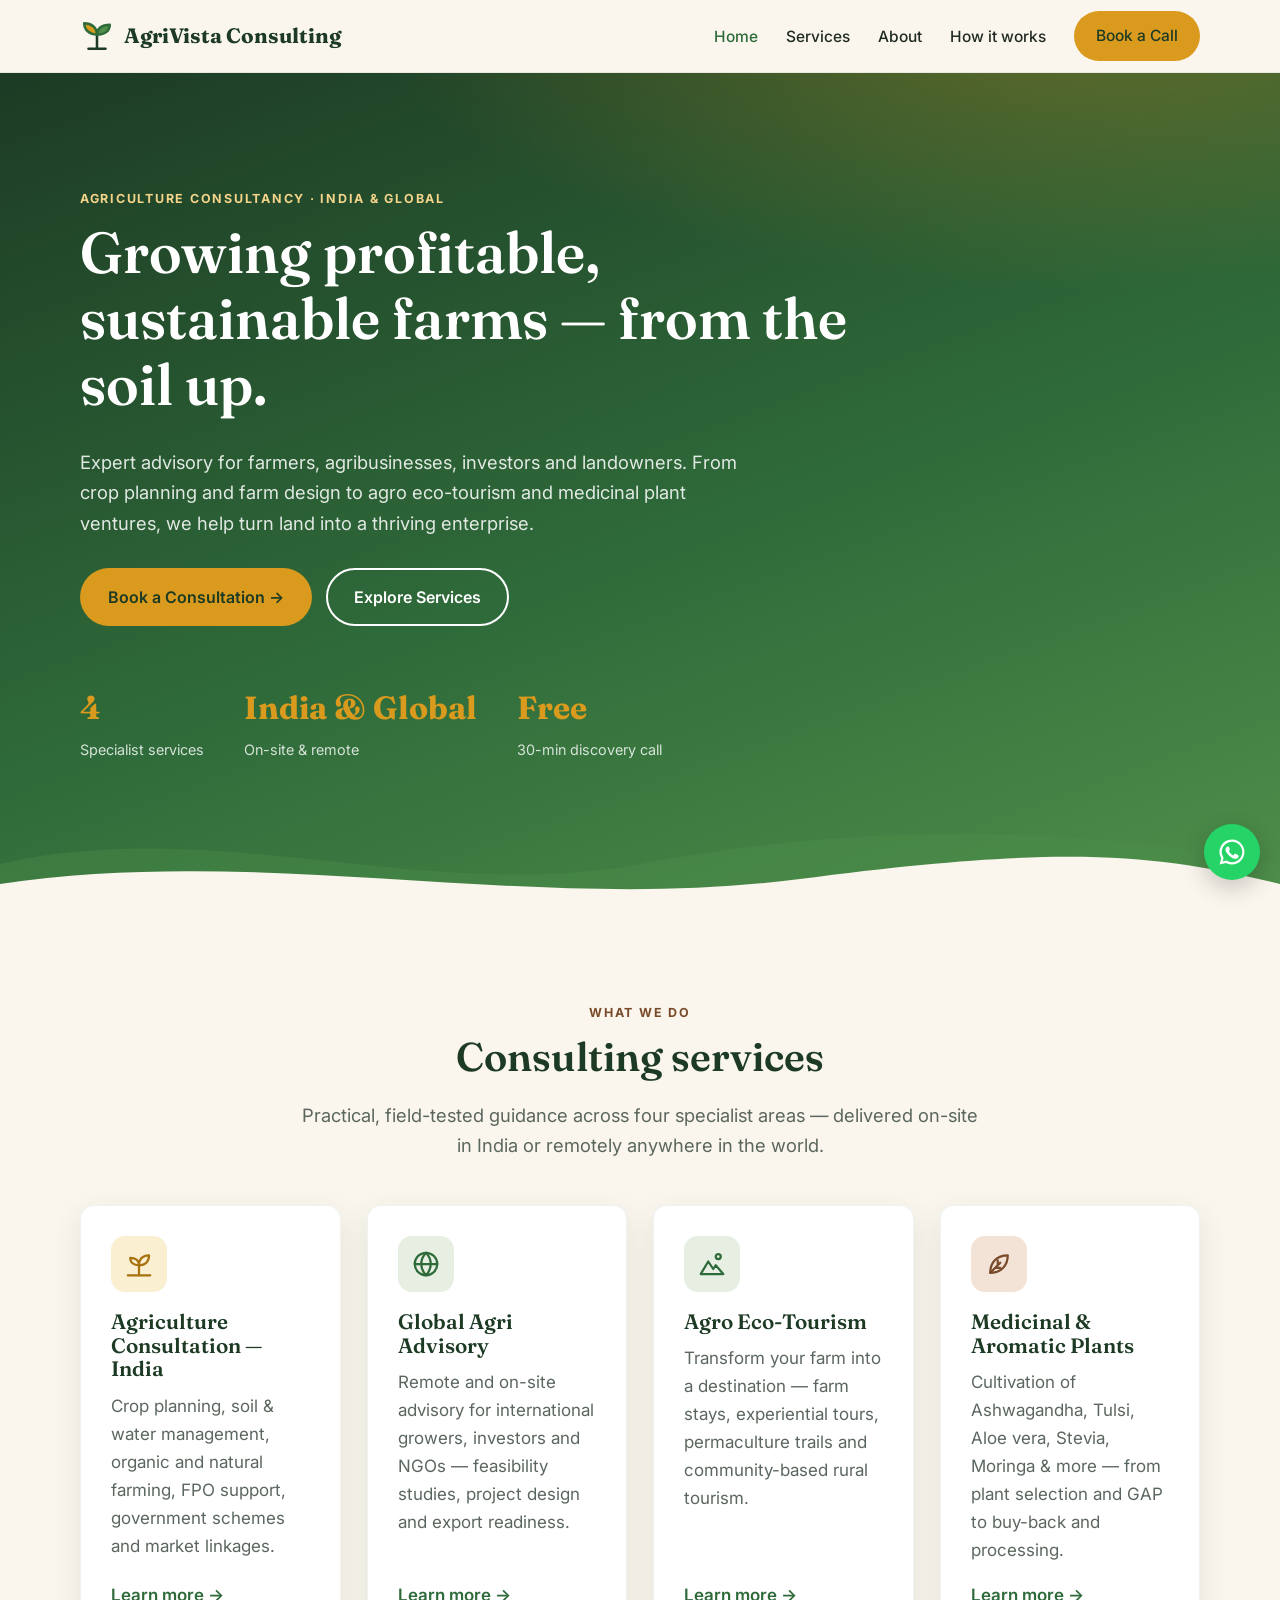
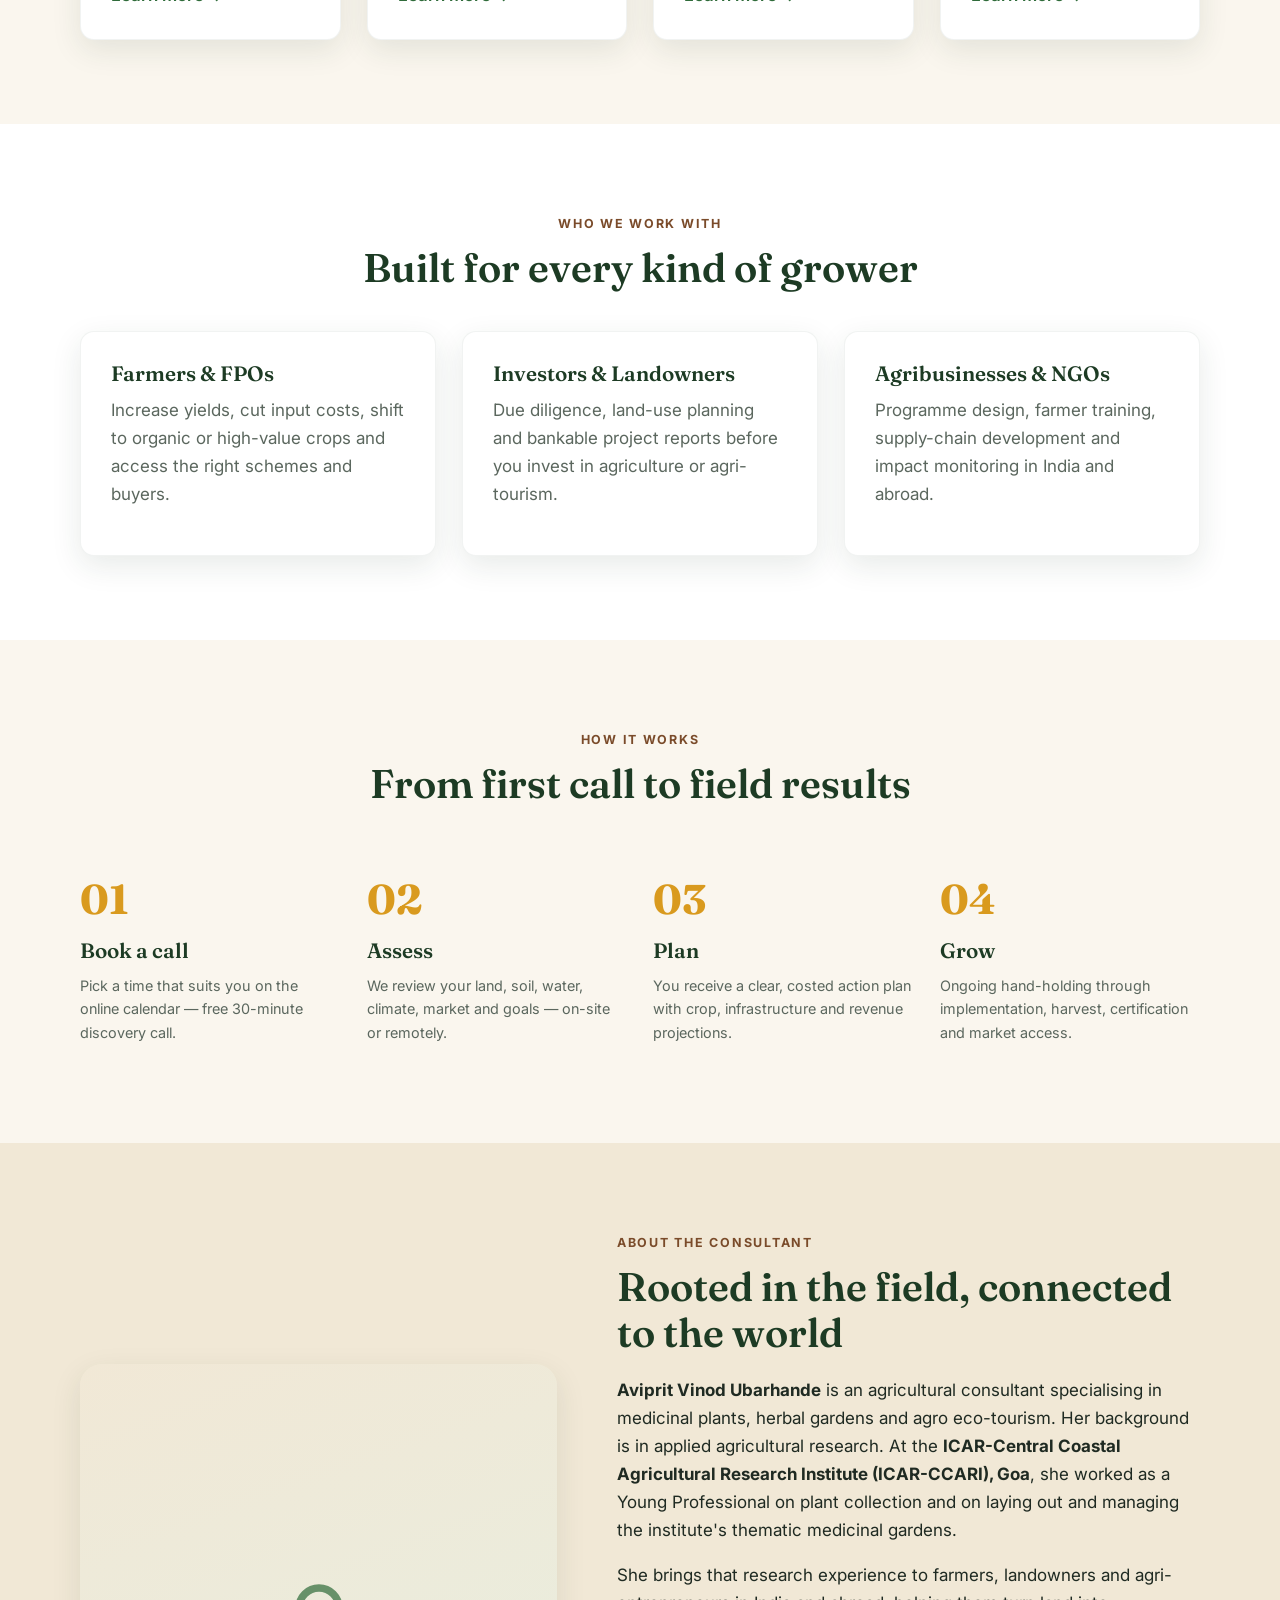
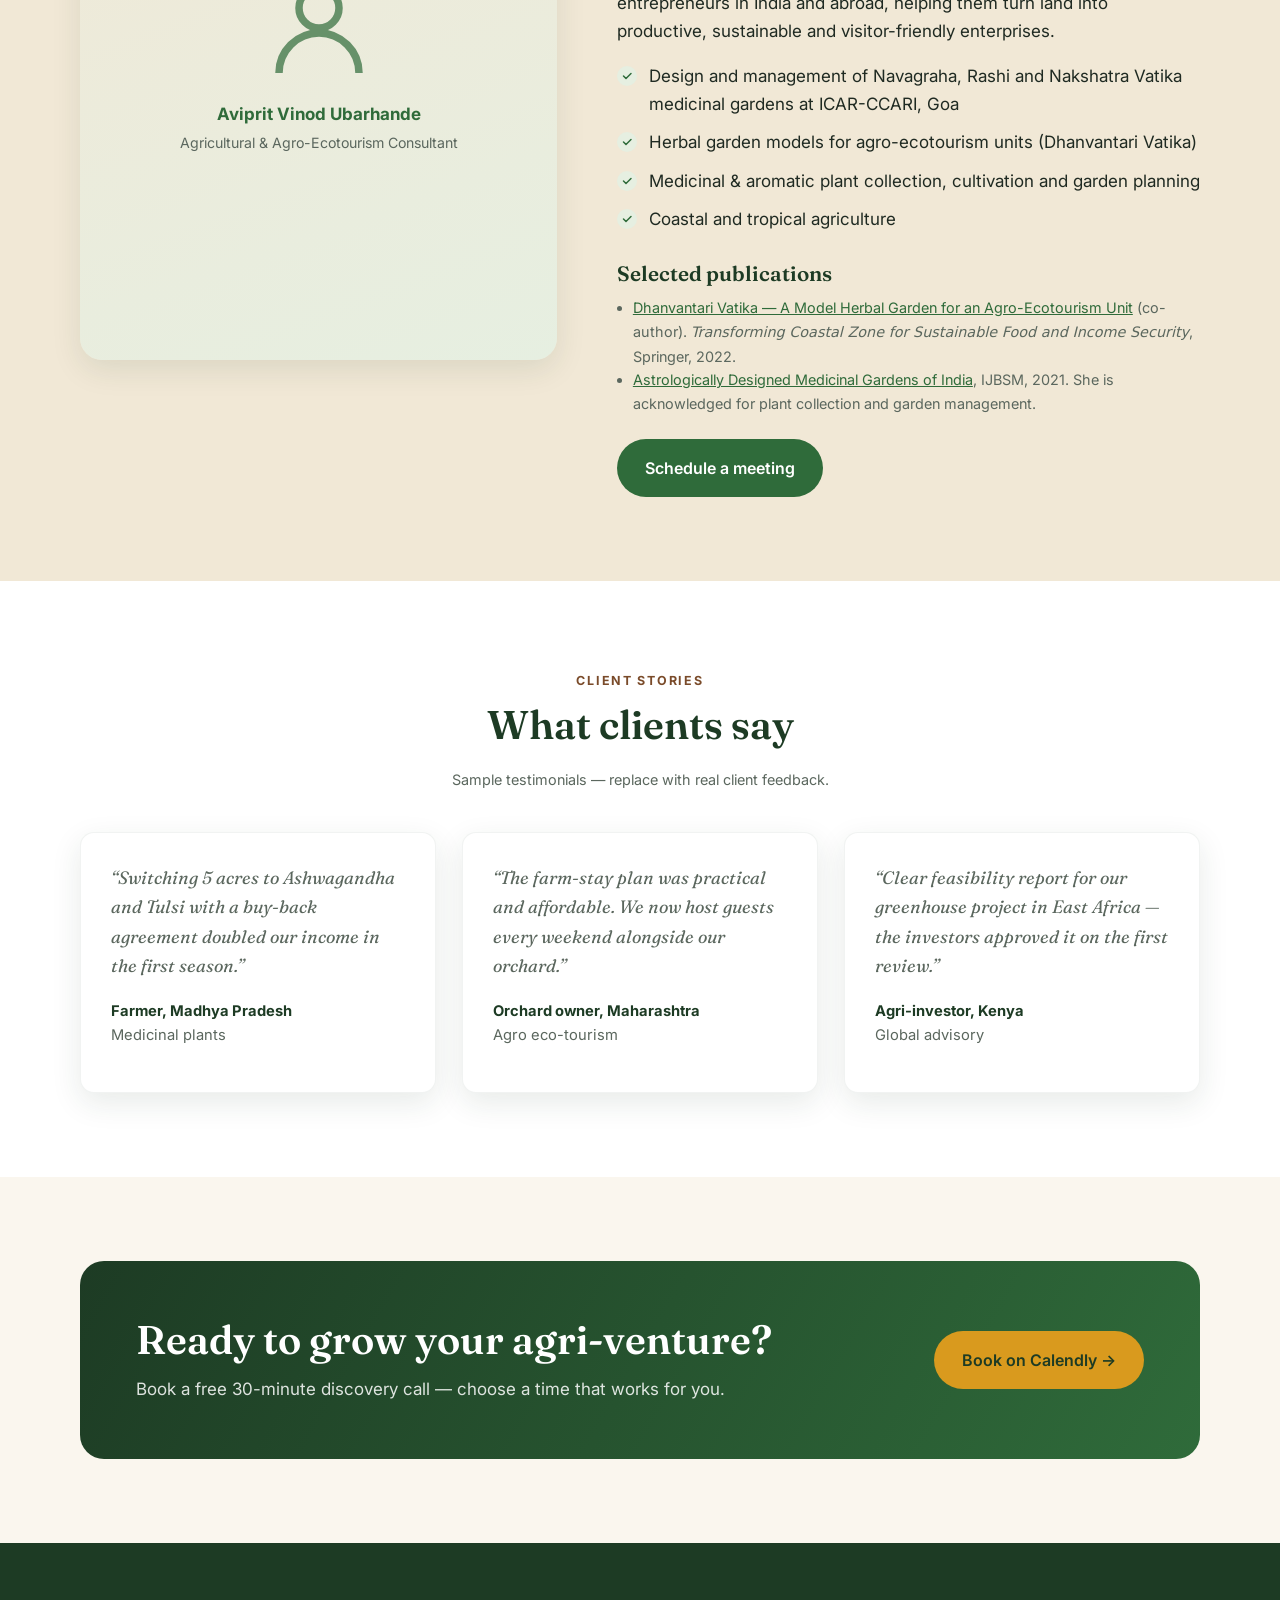
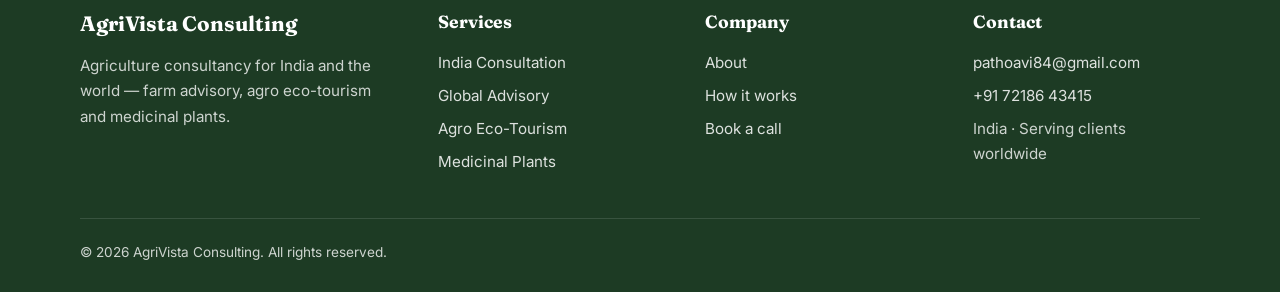
==== commit 1eada19b: "Add contact email, phone and WhatsApp Co-Authored-By: Claude Opus 5.5 <noreply@anthropic.com> Claude" ====
--- a/index.html
+++ b/index.html
@@ -211,8 +211,8 @@
       <div>
         <h4>Contact</h4>
         <ul>
-          <li><a data-email href="#">hello@example.com</a></li>
-          <li><a data-phone href="#">+91 00000 00000</a></li>
+          <li><a data-email href="#">pathoavi84@gmail.com</a></li>
+          <li><a data-phone href="#">+91 72186 43415</a></li>
           <li><span data-location>India · Serving clients worldwide</span></li>
         </ul>
       </div>
